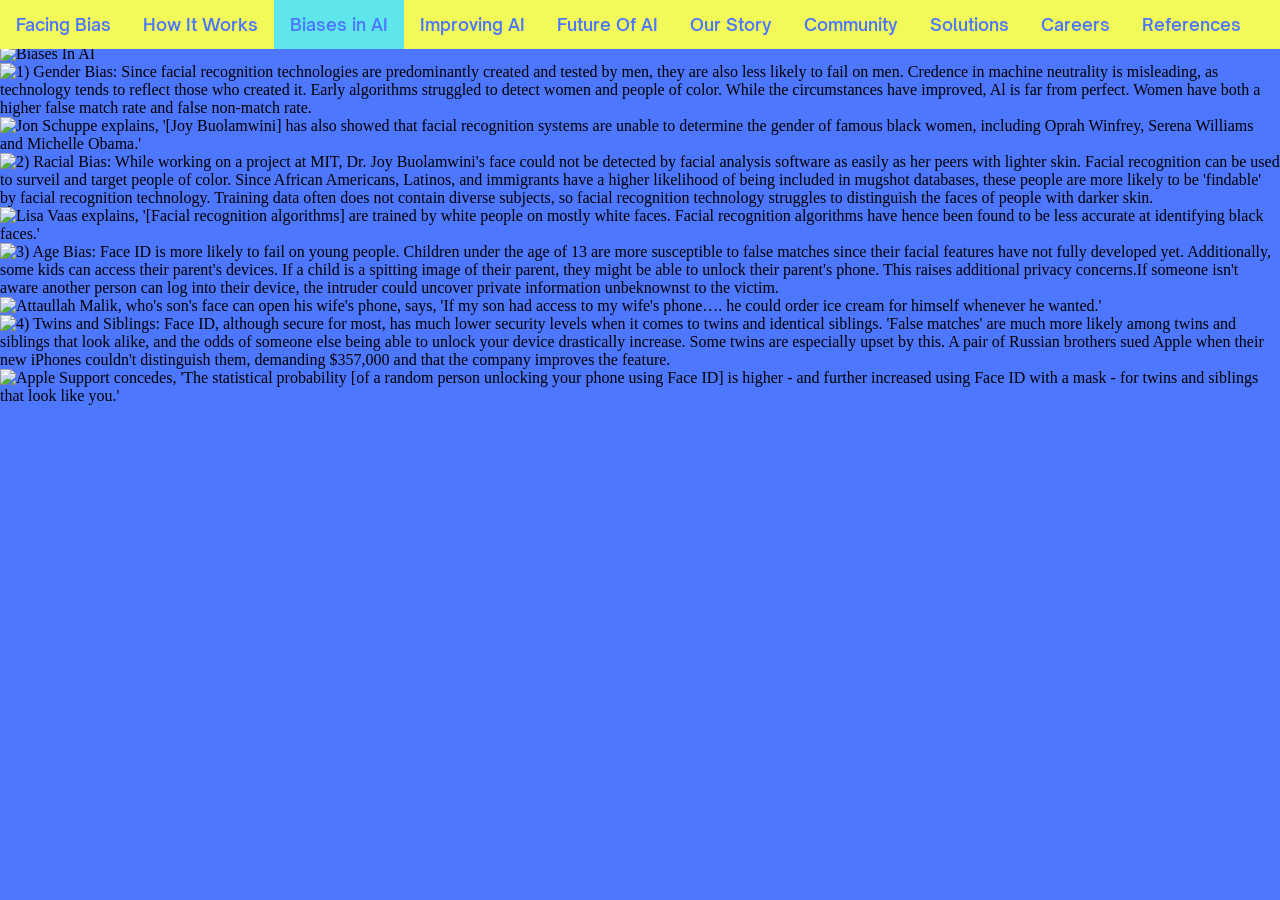
==== biasesInAI.html @ 9b640d16 "Add files via upload" ====
<!DOCTYPE html>
<html>

<head>
  <meta charset="utf-8">
  <meta name="viewport" content="width=device-width, initial-scale=1">

  <!--Fav Icon-->
  <link rel="icon" href="assets/humanizeAIFace.png" type="image/png"/>
  
  <!--Tab Name-->
  <title>Humanize AI</title>
  
  <!--Link Stylesheet-->
  <link href="style.css" rel="stylesheet" type="text/css" />
  
  <!--Link Fonts-->
  <link rel="preconnect" href="https://fonts.googleapis.com">
  <link rel="preconnect" href="https://fonts.gstatic.com" crossorigin>
  <link href="https://fonts.googleapis.com/css2?family=Commissioner:wght@500&display=swap" rel="stylesheet">

  <!--Link Nav Bar Menu Icon-->
  <link rel="stylesheet" href="https://cdnjs.cloudflare.com/ajax/libs/font-awesome/4.7.0/css/font-awesome.min.css">
</head>

<body>
  <!--Nav Bar-->
  <div class="navBar" id="globalNavBar">
    <a class="hoverUnderlineAnimation" href="index.html">Facing Bias</a>
    <a class="hoverUnderlineAnimation" href="howItWorks.html">How It Works</a>
    <a class="hoverUnderlineAnimation active" href="biasesInAI.html">Biases in AI</a>
    <a class="hoverUnderlineAnimation" href="improvingAI.html">Improving AI</a>
      <a class="hoverUnderlineAnimation" href="futureOfAI.html">Future Of AI</a>
    <a class="hoverUnderlineAnimation" href="ourStory.html">Our Story</a>
    <a class="hoverUnderlineAnimation" href="community.html">Community</a>
    <a class="hoverUnderlineAnimation" href="solutions.html">Solutions</a>
    <a class="hoverUnderlineAnimation" href="careers.html">Careers</a>
    <a class="hoverUnderlineAnimation" href="references.html">References</a>
    <a href="javascript:void(0);" class="icon" onclick="adjustNavBar()">
      <i class="fa fa-bars"></i>
    </a>
  </div>

  <!--Header-->
  <img class="topImage" src="assets/biasesHeader.png" alt="Biases In AI" draggable="false">

  <!--Gender Bias Info-->
  <img src="assets/genderBias.png" alt="1) Gender Bias: Since facial recognition technologies are predominantly created and tested by men, they are also less likely to fail on men. Credence in machine neutrality is misleading, as technology tends to reflect those who created it. Early algorithms struggled to detect women and people of color. While the circumstances have improved, Al is far from perfect. Women have both a higher false match rate and false non-match rate." draggable="false">
  
  <!--Gender Bias Quote-->
  <img src="assets/genderBiasQuote.png" alt="Jon Schuppe explains, '[Joy Buolamwini] has also showed that facial recognition systems are unable to determine the gender of famous black women, including Oprah Winfrey, Serena Williams and Michelle Obama.'" draggable="false">

  <!--Racial Bias Info-->
  <img src="assets/racialBias.png" alt="2) Racial Bias: While working on a project at MIT, Dr. Joy Buolamwini's face could not be detected by facial analysis software as easily as her peers with lighter skin. Facial recognition can be used to surveil and target people of color. Since African Americans, Latinos, and immigrants have a higher likelihood of being included in mugshot databases, these people are more likely to be 'findable' by facial recognition technology. Training data often does not contain diverse subjects, so facial recognition technology struggles to distinguish the faces of people with darker skin." draggable="false">

  <!--Racial Bias Quote-->
  <img src="assets/racialBiasQuote.png" alt="Lisa Vaas explains, '[Facial recognition algorithms] are trained by white people on mostly white faces. Facial recognition algorithms have hence been found to be less accurate at identifying black faces.'" draggable="false">

  <!--Age Bias Info-->
  <img src="assets/ageBias.png" alt="3) Age Bias: Face ID is more likely to fail on young people. Children under the age of 13 are more susceptible to false matches since their facial features have not fully developed yet. Additionally, some kids can access their parent's devices. If a child is a spitting image of their parent, they might be able to unlock their parent's phone. This raises additional privacy concerns.If someone isn't aware another person can log into their device, the intruder could uncover private information unbeknownst to the victim." draggable="false">

  <!--Age Bias Quote-->
  <img src="assets/ageBiasQuote.png" alt="Attaullah Malik, who's son's face can open his wife's phone, says, 'If my son had access to my wife's phone…. he could order ice cream for himself whenever he wanted.'" draggable="false">

  <!--Twins and Siblings Bias Info-->
  <img src="assets/twinBias.png" alt="4) Twins and Siblings: Face ID, although secure for most, has much lower security levels when it comes to twins and identical siblings. 'False matches' are much more likely among twins and siblings that look alike, and the odds of someone else being able to unlock your device drastically increase. Some twins are especially upset by this. A pair of Russian brothers sued Apple when their new iPhones couldn't distinguish them, demanding $357,000 and that the company improves the feature." draggable="false">

  <!--Twins and Siblings Bias Quote-->
  <img src="assets/twinBiasQuote.png" alt="Apple Support concedes, 'The statistical probability [of a random person unlocking your phone using Face ID] is higher - and further increased using Face ID with a mask - for twins and siblings that look like you.'" draggable="false">
  
  <!--Link JavaScript File-->
  <script src="script.js"></script>
</body>

</html>
---- style.css ----
/*Style HTML*/
html {
  height: 100%;
  width: 100%;
}

/*Style Everything*/
* {
  padding: 0;
  margin: 0;
  background-color: #4d77ff;
}

/*Style Images*/
img {
  width: 100%;
  height: auto;
  display: block;
  padding: 0;
  margin: 0;
  pointer-events: none;
  user-drag: none;  
  user-select: none;
  -moz-user-select: none;
  -webkit-user-drag: none;
  -webkit-user-select: none;
  -ms-user-select: none;
}

/*Style Nav Bar*/
/*Style All Elements With the Class navBar*/
.navBar {
  position: fixed;
  overflow: hidden;
  background-color: #f2fa5a;
  top: 0;
  width: 100%;
}

/*Style Nav Bar Links*/
.navBar a {
  float: left;
  display: block;
  color: #4d77ff;
  background-color: #f2fa5a;
  text-align: center;
  padding: 14px 16px;
  text-decoration: none;
  font-size: 17px;
  font-family: 'Open Sauce', sans-serif;
}

/*Style Nav Bar Links on Hover*/
.navBar a:hover {
  background-color: #4d77ff;
  color: #f2fa5a;
}

/*Style Active Nav Bar Links*/
.navBar a.active {
  background-color: #5EE6EB;
  color: #4d77ff;
}

/*Style Nav Bar Icon*/
.navBar .icon {
  display: none; 
  background-color: #4d77ff;
  color: #f2fa5a;
}

/*Style Nav Bar to be Responsive*/
@media screen and (max-width: 1275px /*Was 600px*/) {
  .navBar a:not(:first-child) {display: none;}
  .navBar a.icon {
    float: right;
    display: block;
  }
}

@media screen and (max-width: 1275px /*Was 600px*/) {
  .navBar.responsive {position: sticky;}
  .navBar.responsive .icon {
    position: absolute;
    right: 0;
    top: 0;
  }
  .navBar.responsive a {
    float: none;
    display: block;
    text-align: left;
  }
}

/*Remove Margin Between Nav Bar and First Image*/
@media screen and (max-width: 1275px /*Was 600px*/) {
  .navBar {
    margin-bottom: -45px;
  }
  #home {
    background-color: #f2fa5a;
    color: #4d77ff;
  }
  #home:hover {
    background-color: #4d77ff;
    color: #f2fa5a;
  }
}

/*Style hoverUnderlineAnimation*/
.hoverUnderlineAnimation {
  display: inline-block;
  position: relative;
}

.hoverUnderlineAnimation:after {
  content: '';
  position: absolute;
  width: 100%;
  transform: scaleX(0);
  height: 3px;
  bottom: 0;
  left: 0;
  background-color: #5EE6EB;
  transform-origin: bottom center;
  transition: transform 0.25s ease-out;
}

.hoverUnderlineAnimation:hover:after {
  transform: scaleX(1);
  transform-origin: bottom center;
}

/*Style All Elements With the Class topImage*/
.topImage {
  margin-top: 45px;
}

/*Add Fonts*/
/*Add Open Sauce Semi Bold Font*/
@font-face {
  font-family: 'Open Sauce';
  src: url('Open Sauce SemiBold.ttf');
}

/*Add Gagalin Font*/
@font-face {
  font-family: 'Gagalin';
  src: url('Gagalin-Regular.otf');
}

/*Style Twin Test Video*/
#twinTestVideo {
  margin-right: auto;
  margin-left: auto;
  display: block;
  width: 75%;
  height: auto;
  border: solid #f2fa5a 8px;
}

/*Style All Elements With the Class whiteBackground*/
.whiteBackground {
  background-color: #ffffff;
}

/*Style All Elements With the Id sourceLink*/
.sourceLink {
  font-family: 'Open Sauce', sans-serif;
  color: #f2fa5a;
  font-size: 20px;
  background-color: #56bbf1;
}

/*Style Links*/
a {
  color: #f2fa5a;
  background-color: #56bbf1;
}

/*Style All Elements With the Id sources*/
#sources {
  background-color: #56bbf1;
  margin-left: 5%;
  margin-right: 5%;
}

/*Style All Elements With the Id sourcesBackground*/
#sourcesBackground {
  background-color: #56bbf1;
}

/*Style All Elements With the Id reflectionLink*/
#reflectionLink {
  margin-right: auto;
  margin-left: auto;
  display: block;
  text-align: center;
  font-size: 30px;
}

/*Make References Text Smaller*/
@media screen and (max-width: 600px) {
  .sourceLink {
    font-size: 17px;
  }
  #reflectionLink {
    font-size: 25px;
  }
}
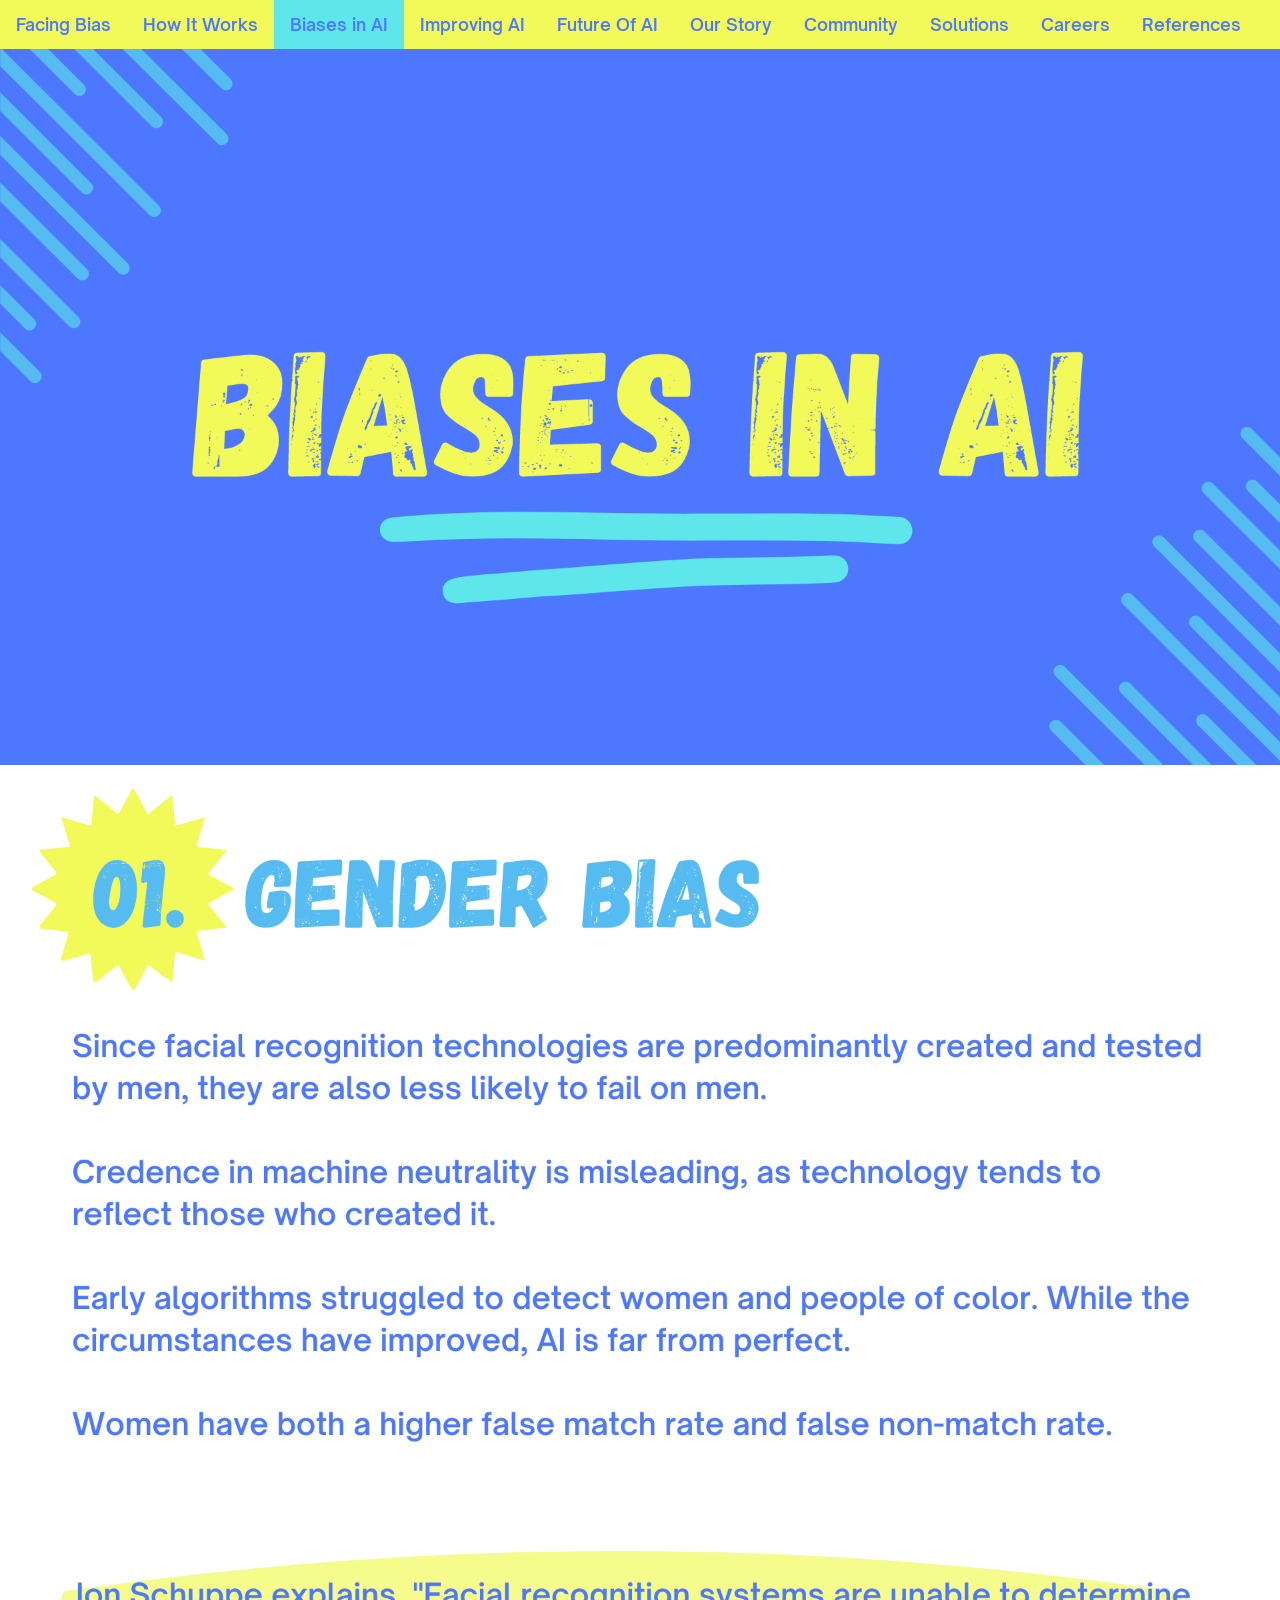
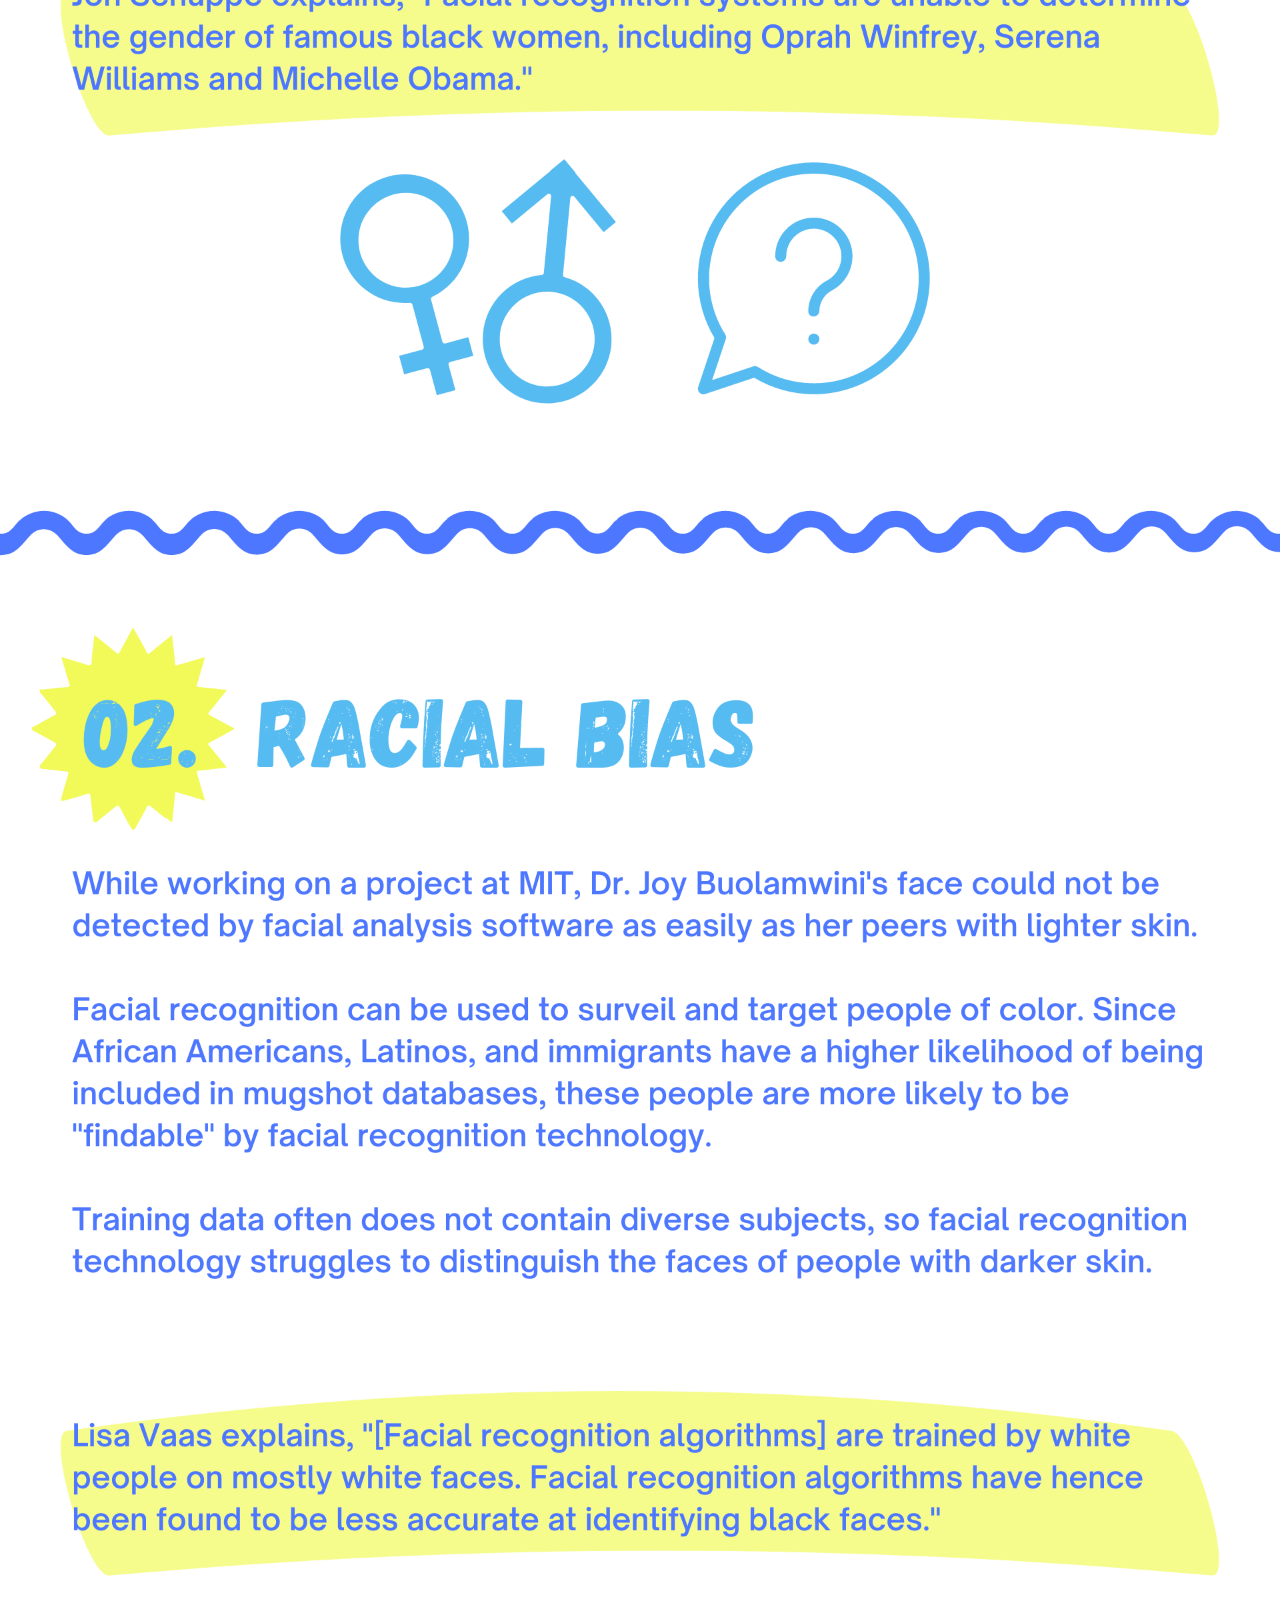
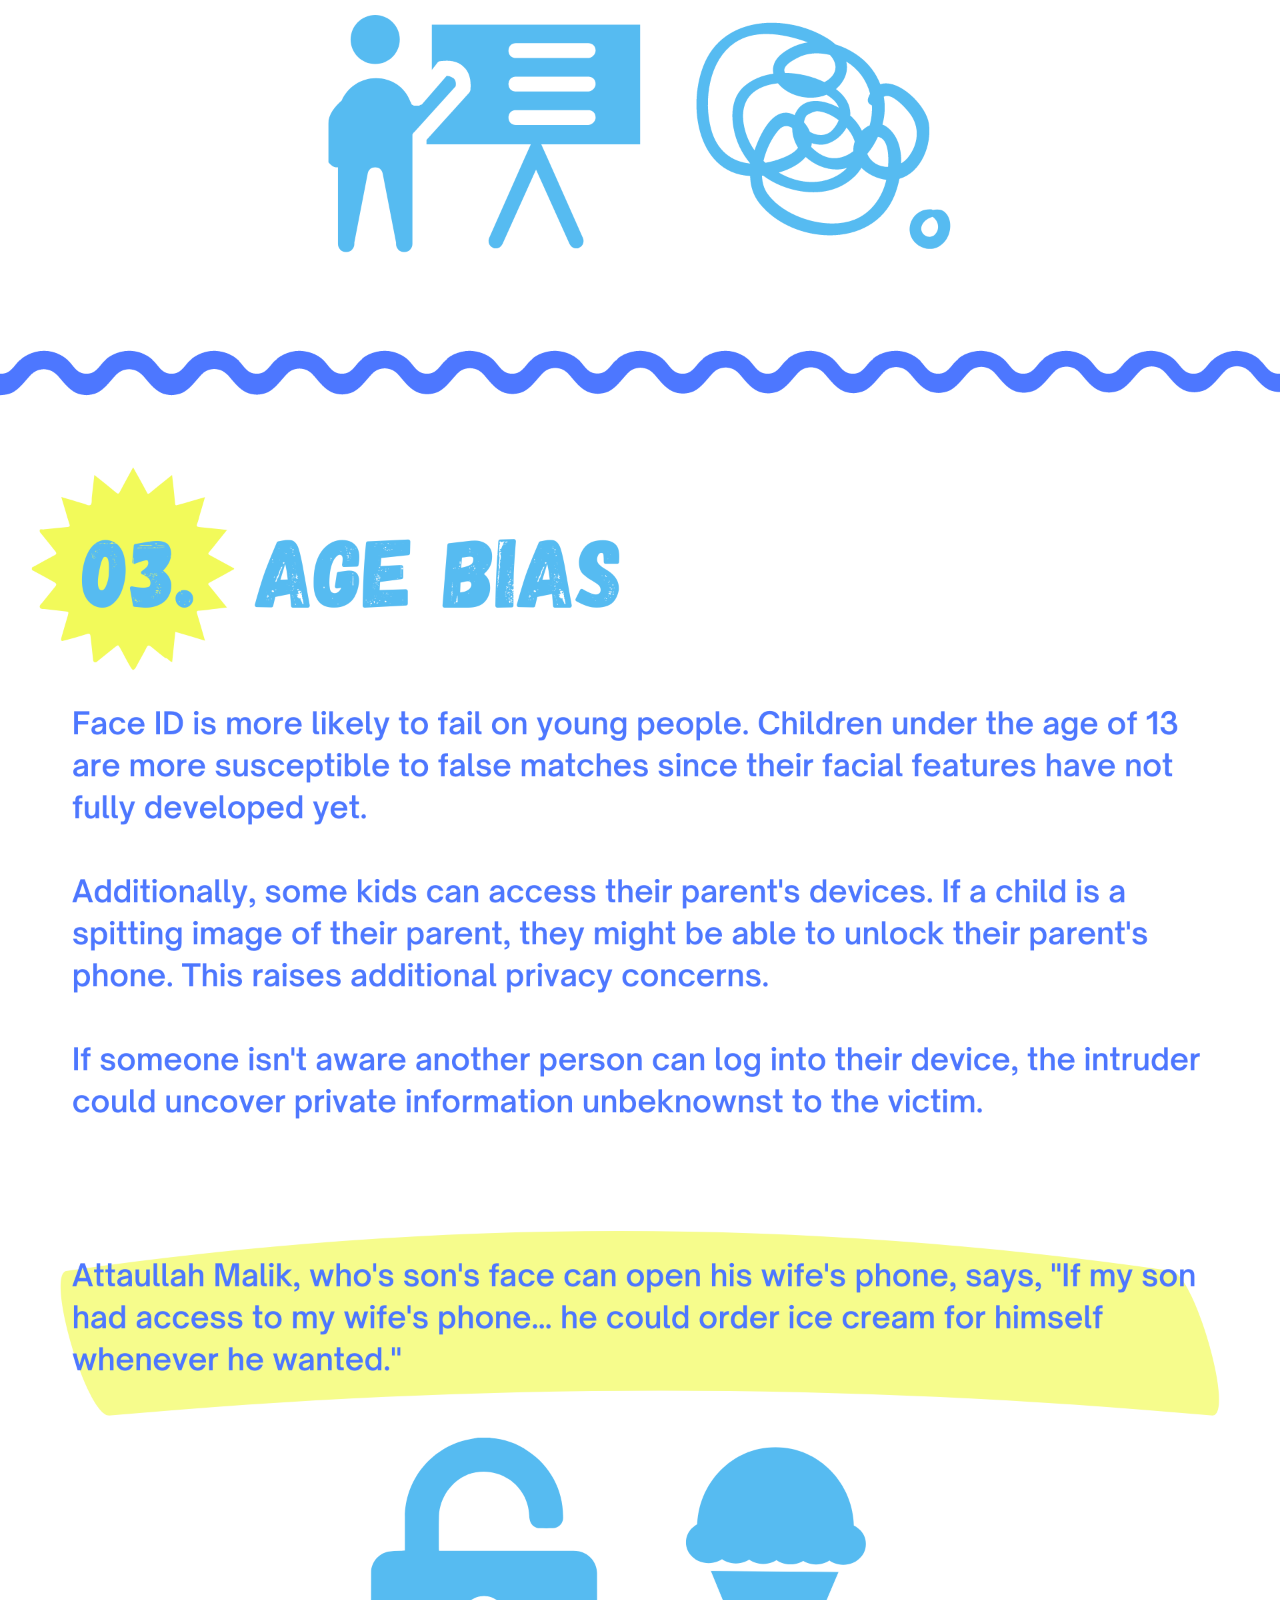
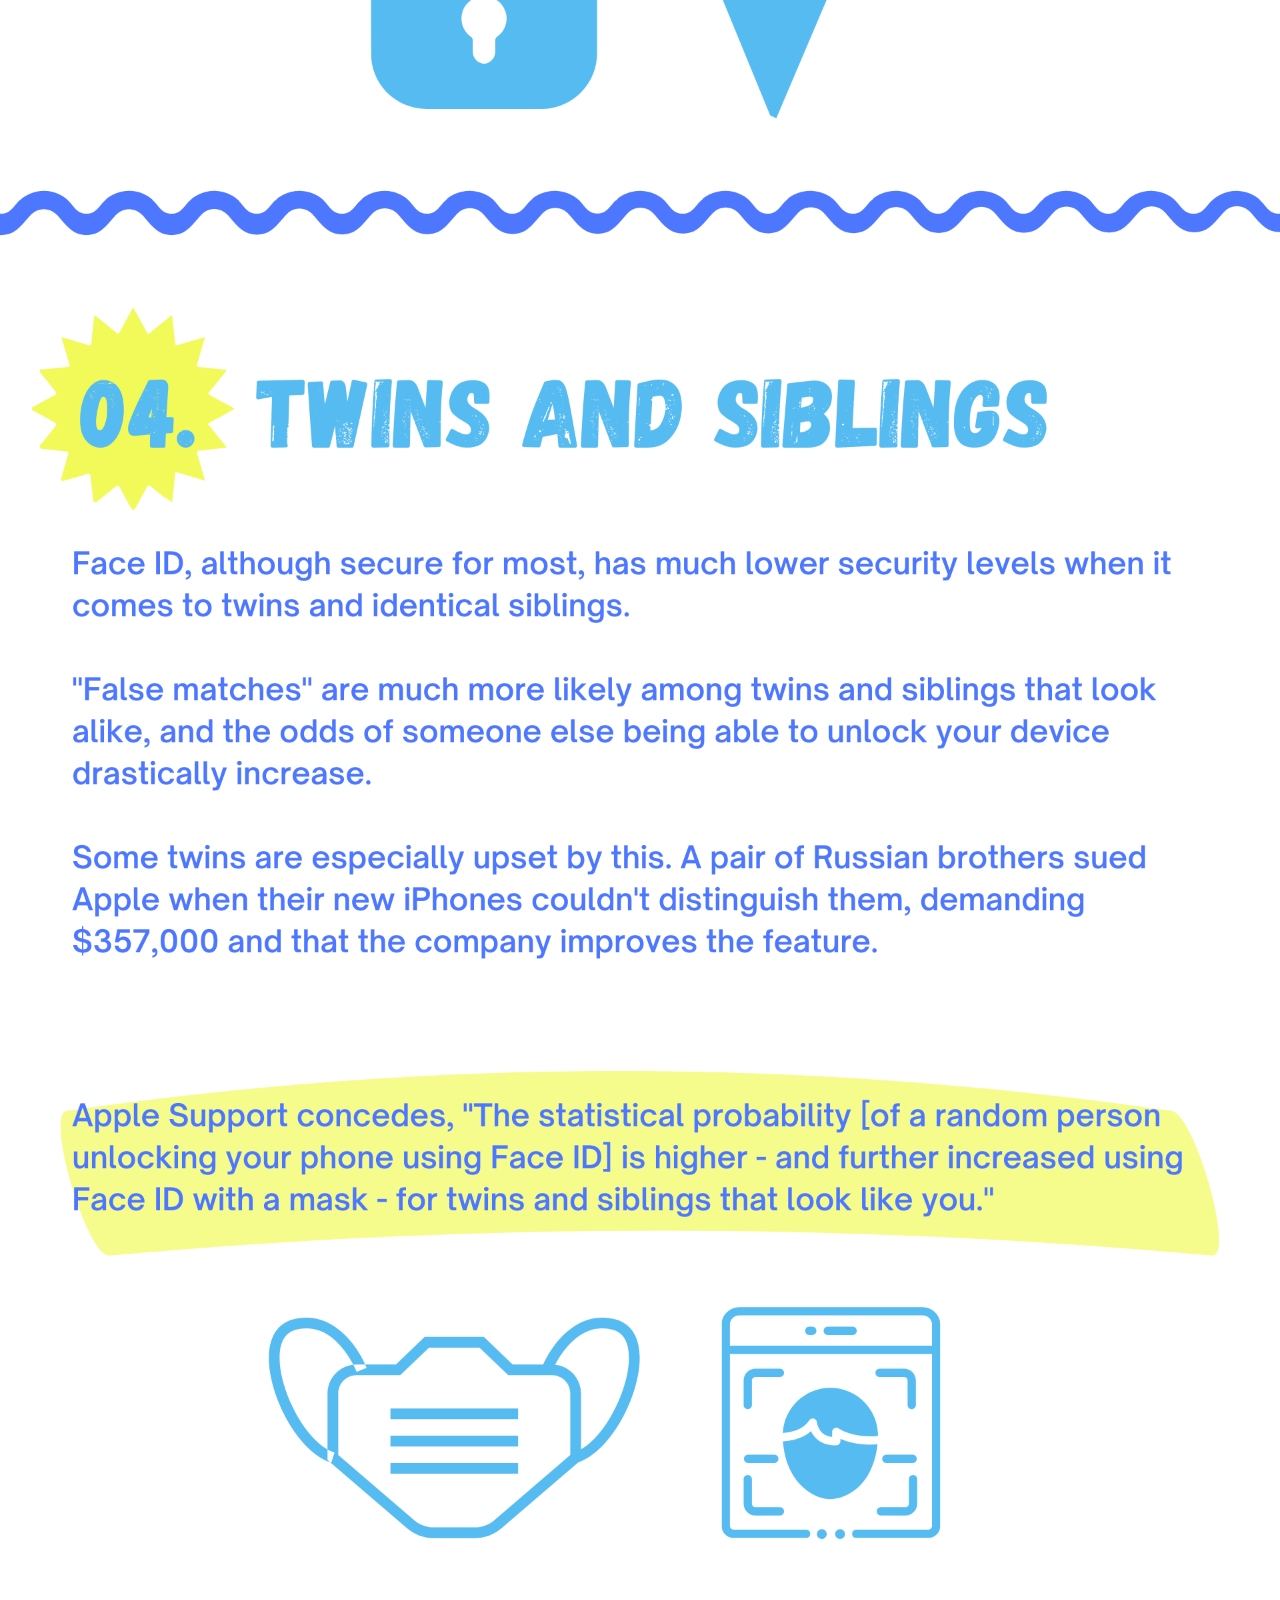
==== commit fdef4c24: "Fixed nav bar indentation." ====
--- a/biasesInAI.html
+++ b/biasesInAI.html
@@ -30,7 +30,7 @@
     <a class="hoverUnderlineAnimation" href="howItWorks.html">How It Works</a>
     <a class="hoverUnderlineAnimation active" href="biasesInAI.html">Biases in AI</a>
     <a class="hoverUnderlineAnimation" href="improvingAI.html">Improving AI</a>
-      <a class="hoverUnderlineAnimation" href="futureOfAI.html">Future Of AI</a>
+    <a class="hoverUnderlineAnimation" href="futureOfAI.html">Future Of AI</a>
     <a class="hoverUnderlineAnimation" href="ourStory.html">Our Story</a>
     <a class="hoverUnderlineAnimation" href="community.html">Community</a>
     <a class="hoverUnderlineAnimation" href="solutions.html">Solutions</a>
